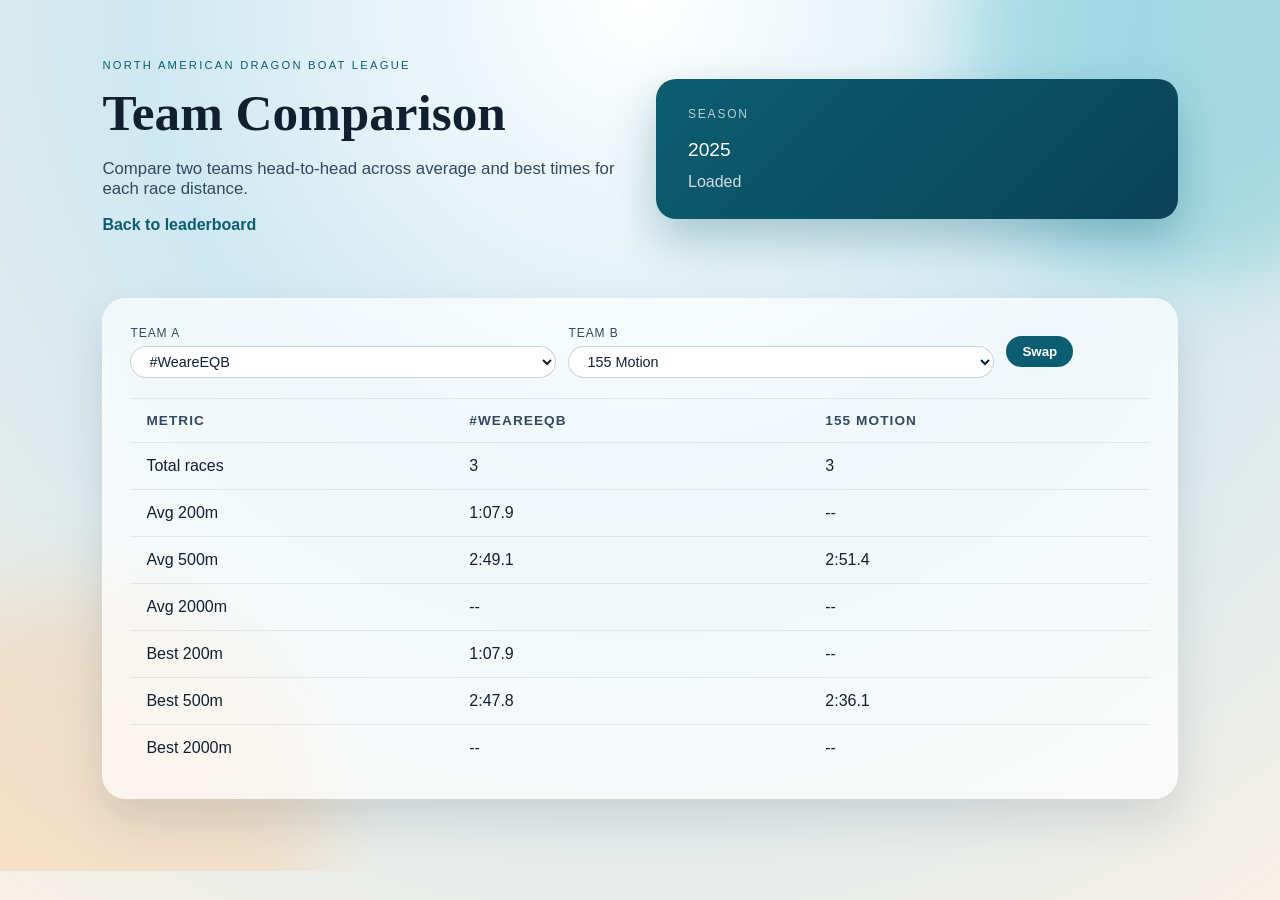
==== compare.html @ a35da551 "added a compare page and cleaned up labels a bit" ====
<!doctype html>
<html lang="en">
  <head>
    <meta charset="UTF-8" />
    <meta name="viewport" content="width=device-width, initial-scale=1.0" />
    <title>Team Comparison</title>
    <link rel="stylesheet" href="styles.css" />
  </head>
  <body>
    <div class="page">
      <header class="hero">
        <div class="hero-text">
          <p class="eyebrow">North American Dragon Boat League</p>
          <h1>Team Comparison</h1>
          <p class="lead">
            Compare two teams head-to-head across average and best times for each race distance.
          </p>
          <a class="team-back" href="index.html">Back to leaderboard</a>
        </div>
        <div class="hero-card">
          <div class="card-label">Season</div>
          <div class="card-title">2025</div>
          <div id="compare-status" class="card-note">Loading data...</div>
        </div>
      </header>

      <section class="board">
        <div class="compare-controls">
          <div class="compare-field">
            <label for="team-a">Team A</label>
            <select id="team-a"></select>
          </div>
          <div class="compare-field">
            <label for="team-b">Team B</label>
            <select id="team-b"></select>
          </div>
          <button id="swap-teams" type="button">Swap</button>
        </div>

        <div class="table-wrap">
          <table id="compare-table" class="compare-table">
            <thead>
              <tr>
                <th>Metric</th>
                <th id="team-a-header">Team A</th>
                <th id="team-b-header">Team B</th>
              </tr>
            </thead>
            <tbody></tbody>
          </table>
        </div>
      </section>
    </div>

    <script src="compare.js"></script>
  </body>
</html>
---- styles.css ----
:root {
  --ink: #112030;
  --ink-soft: #324960;
  --sea: #0c5d71;
  --sea-glow: #17a7b9;
  --sand: #f6efe6;
  --sunset: #ffb36b;
  --sky: #cfe8f2;
  --gold: #f2c14e;
  --blue: #2e88a8;
  --card: #ffffff;
  --shadow: rgba(17, 32, 48, 0.12);
  --font-title: "Bodoni MT", "Didot", "Times New Roman", serif;
  --font-body: "Gill Sans", "Trebuchet MS", "Verdana", sans-serif;
}

* {
  box-sizing: border-box;
}

body {
  margin: 0;
  min-height: 100vh;
  font-family: var(--font-body);
  color: var(--ink);
  background: radial-gradient(circle at top, #ffffff 0%, var(--sky) 45%, var(--sand) 100%);
}

.page {
  position: relative;
  padding: 48px 8vw 72px;
  overflow: hidden;
}

.page::before,
.page::after {
  content: "";
  position: absolute;
  width: 480px;
  height: 480px;
  border-radius: 50%;
  filter: blur(40px);
  opacity: 0.25;
  z-index: 0;
}

.page::before {
  background: var(--sea-glow);
  top: -200px;
  right: -160px;
}

.page::after {
  background: var(--sunset);
  bottom: -200px;
  left: -160px;
}

.hero {
  position: relative;
  z-index: 1;
  display: grid;
  grid-template-columns: repeat(auto-fit, minmax(260px, 1fr));
  gap: 32px;
  align-items: center;
  margin-bottom: 48px;
  animation: float-in 0.8s ease-out;
}

.eyebrow {
  text-transform: uppercase;
  letter-spacing: 0.2em;
  font-size: 0.7rem;
  color: var(--sea);
  margin-bottom: 12px;
}

h1 {
  font-family: var(--font-title);
  font-size: clamp(2.2rem, 4vw, 3.4rem);
  margin: 0 0 16px;
}

.lead {
  font-size: 1.05rem;
  color: var(--ink-soft);
  max-width: 520px;
}

.meta {
  display: flex;
  flex-wrap: wrap;
  gap: 12px;
  margin-top: 20px;
  font-size: 0.9rem;
  color: var(--ink-soft);
}

.muted {
  opacity: 0.65;
}

.hero-card {
  background: linear-gradient(135deg, var(--sea) 0%, #0a4355 100%);
  color: #fff;
  padding: 28px 32px;
  border-radius: 20px;
  box-shadow: 0 20px 45px rgba(12, 93, 113, 0.3);
}

.card-label {
  font-size: 0.75rem;
  letter-spacing: 0.15em;
  text-transform: uppercase;
  opacity: 0.7;
  margin-bottom: 18px;
}

.card-title {
  font-size: 1.2rem;
  margin-bottom: 12px;
}

.card-value {
  font-size: 2.4rem;
  font-weight: 700;
}

.card-note {
  opacity: 0.8;
  margin-top: 8px;
}

.board {
  position: relative;
  z-index: 1;
  background: rgba(255, 255, 255, 0.7);
  border-radius: 24px;
  padding: 28px;
  box-shadow: 0 20px 45px var(--shadow);
  backdrop-filter: blur(8px);
}

.board-header {
  display: flex;
  flex-direction: column;
  gap: 16px;
  margin-bottom: 24px;
}

.board-header h2 {
  margin: 0;
  font-family: var(--font-title);
  font-size: 2rem;
}

.subtle {
  margin: 4px 0 0;
  color: var(--ink-soft);
}

.legend {
  display: flex;
  flex-wrap: wrap;
  align-items: center;
  gap: 10px;
  font-size: 0.85rem;
  color: var(--ink-soft);
}

.controls {
  display: flex;
  flex-wrap: wrap;
  align-items: center;
  gap: 10px;
  font-size: 0.9rem;
  color: var(--ink-soft);
}

.control-field {
  display: flex;
  flex-direction: column;
  gap: 6px;
}

.controls button,
.controls .action-link {
  border: none;
  border-radius: 999px;
  background: var(--sea);
  color: #fff;
  padding: 8px 16px;
  font-weight: 600;
  text-decoration: none;
  cursor: pointer;
}

.controls button:hover,
.controls .action-link:hover {
  background: var(--sea-glow);
}

.slider-group {
  display: flex;
  flex-direction: column;
  gap: 6px;
}

.controls label {
  text-transform: uppercase;
  letter-spacing: 0.08em;
  font-size: 0.75rem;
}

.controls select {
  border-radius: 999px;
  border: 1px solid rgba(17, 32, 48, 0.2);
  background: #fff;
  color: var(--ink);
  padding: 6px 14px;
  font-size: 0.9rem;
}

.regatta-link {
  color: var(--sea);
  text-decoration: none;
  font-weight: 600;
}

.regatta-link[aria-disabled="true"] {
  color: var(--ink-soft);
  pointer-events: none;
}

.regatta-link:hover {
  text-decoration: underline;
}

.slider-wrap {
  display: inline-flex;
  align-items: center;
  gap: 10px;
}

.slider-wrap input[type="range"] {
  accent-color: var(--sea);
}

.slider-wrap span {
  font-weight: 600;
  color: var(--ink);
  min-width: 3ch;
}

.checkbox {
  display: inline-flex;
  align-items: center;
  gap: 8px;
  font-size: 0.85rem;
  color: var(--ink-soft);
  text-transform: uppercase;
  letter-spacing: 0.08em;
}

.dot {
  display: inline-flex;
  width: 10px;
  height: 10px;
  border-radius: 50%;
}

.dot-gold {
  background: var(--gold);
}

.dot-blue {
  background: var(--blue);
}

.table-wrap {
  width: 100%;
  overflow-x: auto;
}

#leaderboard {
  width: 100%;
  border-collapse: collapse;
  min-width: 720px;
}

#leaderboard caption {
  text-align: left;
  font-size: 0.85rem;
  color: var(--ink-soft);
  margin-bottom: 12px;
}

#leaderboard thead th {
  text-align: left;
  padding: 14px 16px;
  font-size: 0.85rem;
  text-transform: uppercase;
  letter-spacing: 0.08em;
  color: var(--ink-soft);
  cursor: pointer;
  position: relative;
}

.tooltip {
  position: relative;
  display: inline-flex;
  align-items: center;
}

.tooltip-text {
  position: absolute;
  left: -140px;
  top: 120%;
  transform: none;
  min-width: 240px;
  max-width: 320px;
  background: #ffffff;
  color: var(--ink);
  padding: 10px 12px;
  border-radius: 10px;
  box-shadow: 0 12px 30px rgba(17, 32, 48, 0.2);
  font-size: 0.8rem;
  text-transform: none;
  letter-spacing: 0.02em;
  line-height: 1.4;
  opacity: 0;
  pointer-events: none;
  transition: opacity 0.2s ease;
  z-index: 2;
}

.tooltip:hover .tooltip-text {
  opacity: 1;
}

#leaderboard thead th::after {
  content: "";
  position: absolute;
  right: 10px;
  top: 50%;
  width: 8px;
  height: 8px;
  border-right: 2px solid transparent;
  border-bottom: 2px solid transparent;
  transform: translateY(-50%) rotate(45deg);
  opacity: 0.25;
}

#leaderboard thead th[aria-sort="ascending"]::after {
  border-color: var(--sea);
  transform: translateY(-50%) rotate(-135deg);
  opacity: 0.9;
}

#leaderboard thead th[aria-sort="descending"]::after {
  border-color: var(--sea);
  transform: translateY(-50%) rotate(45deg);
  opacity: 0.9;
}

#leaderboard tbody tr {
  border-top: 1px solid rgba(17, 32, 48, 0.08);
  transition: background 0.2s ease;
}

#leaderboard tbody tr:hover {
  background: rgba(23, 167, 185, 0.08);
}

#leaderboard td {
  padding: 14px 16px;
  font-size: 0.95rem;
}

.team-link {
  color: var(--sea);
  text-decoration: none;
  font-weight: 600;
}

.team-link:hover {
  text-decoration: underline;
}

.badge {
  display: inline-flex;
  align-items: center;
  gap: 6px;
  padding: 4px 10px;
  border-radius: 999px;
  font-size: 0.8rem;
  background: rgba(242, 193, 78, 0.2);
  color: #7a5711;
}

.badge.watch {
  background: rgba(46, 136, 168, 0.2);
  color: #1b4a5d;
}

.cta {
  margin-top: 32px;
  display: flex;
  flex-wrap: wrap;
  gap: 16px;
  align-items: center;
  justify-content: space-between;
  padding: 24px 28px;
  border-radius: 20px;
  background: rgba(255, 255, 255, 0.9);
  box-shadow: 0 15px 35px var(--shadow);
  z-index: 1;
  position: relative;
}

.ghost {
  border: 1px solid var(--sea);
  background: transparent;
  color: var(--sea);
  padding: 10px 18px;
  border-radius: 999px;
  font-weight: 600;
}

.team-page {
  position: relative;
  z-index: 1;
  background: rgba(255, 255, 255, 0.85);
  border-radius: 24px;
  padding: 28px;
  box-shadow: 0 20px 45px var(--shadow);
  backdrop-filter: blur(8px);
}

.regatta-page {
  position: relative;
  z-index: 1;
  background: rgba(255, 255, 255, 0.85);
  border-radius: 24px;
  padding: 28px;
  box-shadow: 0 20px 45px var(--shadow);
  backdrop-filter: blur(8px);
}

.regatta-page h2 {
  margin: 0 0 8px;
  font-family: var(--font-title);
  font-size: 2.2rem;
}

.regatta-meta {
  display: flex;
  flex-wrap: wrap;
  gap: 12px;
  color: var(--ink-soft);
  font-size: 0.95rem;
  margin-bottom: 20px;
}

.regatta-analytics {
  display: grid;
  grid-template-columns: repeat(auto-fit, minmax(160px, 1fr));
  gap: 14px;
  margin-bottom: 24px;
}


.team-page h2 {
  margin: 0 0 8px;
  font-family: var(--font-title);
  font-size: 2.2rem;
}

.team-meta {
  display: flex;
  flex-wrap: wrap;
  gap: 12px;
  color: var(--ink-soft);
  font-size: 0.95rem;
  margin-bottom: 20px;
}

.team-filters {
  display: inline-flex;
  align-items: center;
  gap: 10px;
  margin-bottom: 18px;
  font-size: 0.85rem;
  color: var(--ink-soft);
  text-transform: uppercase;
  letter-spacing: 0.08em;
}

.team-filters select {
  border-radius: 999px;
  border: 1px solid rgba(17, 32, 48, 0.2);
  background: #fff;
  color: var(--ink);
  padding: 6px 14px;
  font-size: 0.9rem;
  text-transform: none;
  letter-spacing: normal;
}

.team-analytics {
  display: grid;
  grid-template-columns: repeat(auto-fit, minmax(160px, 1fr));
  gap: 14px;
  margin-bottom: 24px;
}

.analytics-card {
  background: rgba(255, 255, 255, 0.9);
  border-radius: 16px;
  padding: 14px 16px;
  box-shadow: 0 12px 28px var(--shadow);
}

.analytics-label {
  text-transform: uppercase;
  letter-spacing: 0.08em;
  font-size: 0.65rem;
  color: var(--ink-soft);
}

.analytics-value {
  font-size: 1.1rem;
  font-weight: 700;
  margin-top: 6px;
}

.team-back {
  display: inline-flex;
  align-items: center;
  gap: 6px;
  color: var(--sea);
  text-decoration: none;
  font-weight: 600;
  margin-bottom: 16px;
}

.team-back:hover {
  text-decoration: underline;
}

.detail-table {
  width: 100%;
  border-collapse: collapse;
  min-width: 820px;
}

.detail-table th,
.detail-table td {
  padding: 12px 14px;
  text-align: left;
  font-size: 0.9rem;
  border-top: 1px solid rgba(17, 32, 48, 0.08);
}

.detail-table thead th {
  text-transform: uppercase;
  letter-spacing: 0.08em;
  font-size: 0.75rem;
  color: var(--ink-soft);
}

.review-section ul {
  margin: 12px 0 0;
  padding-left: 18px;
}

.review-sublist {
  margin: 8px 0 0 18px;
  padding-left: 18px;
}

.review-sublist li {
  color: var(--ink-soft);
  font-weight: 400;
}

.review-team {
  font-weight: 500;
}

.compare-controls {
  display: flex;
  flex-wrap: wrap;
  align-items: center;
  gap: 12px;
  margin-bottom: 20px;
  color: var(--ink-soft);
  font-size: 0.9rem;
}

.compare-field {
  display: flex;
  flex-direction: column;
  gap: 6px;
}

.compare-controls label {
  text-transform: uppercase;
  letter-spacing: 0.08em;
  font-size: 0.75rem;
}

.compare-controls select {
  border-radius: 999px;
  border: 1px solid rgba(17, 32, 48, 0.2);
  background: #fff;
  color: var(--ink);
  padding: 6px 14px;
  font-size: 0.9rem;
}

.compare-controls button {
  border: none;
  border-radius: 999px;
  background: var(--sea);
  color: #fff;
  padding: 8px 16px;
  font-weight: 600;
  cursor: pointer;
}

.compare-controls button:hover {
  background: var(--sea-glow);
}

.compare-table {
  width: 100%;
  border-collapse: collapse;
  min-width: 640px;
}

.compare-table th,
.compare-table td {
  padding: 14px 16px;
  text-align: left;
  border-top: 1px solid rgba(17, 32, 48, 0.08);
}

.compare-table thead th {
  text-transform: uppercase;
  letter-spacing: 0.08em;
  font-size: 0.85rem;
  color: var(--ink-soft);
}

@keyframes float-in {
  from {
    opacity: 0;
    transform: translateY(16px);
  }
  to {
    opacity: 1;
    transform: translateY(0);
  }
}

@media (min-width: 900px) {
  .board-header {
    flex-direction: row;
    justify-content: space-between;
    align-items: center;
  }
}

@media (max-width: 640px) {
  .page {
    padding: 36px 6vw 64px;
  }

  .hero-card {
    order: -1;
  }

  #leaderboard {
    min-width: 640px;
  }

  .board {
    padding: 20px;
  }

  .controls {
    align-items: flex-start;
    gap: 12px;
  }

  .controls select {
    width: 100%;
    max-width: 260px;
  }

  .slider-group {
    width: 100%;
  }

  .slider-wrap {
    width: 100%;
  }

  .slider-wrap input[type="range"] {
    width: 100%;
  }

  .team-page,
  .regatta-page {
    padding: 20px;
  }

  .team-meta,
  .regatta-meta {
    gap: 8px;
  }

  .detail-table {
    min-width: 720px;
  }
}
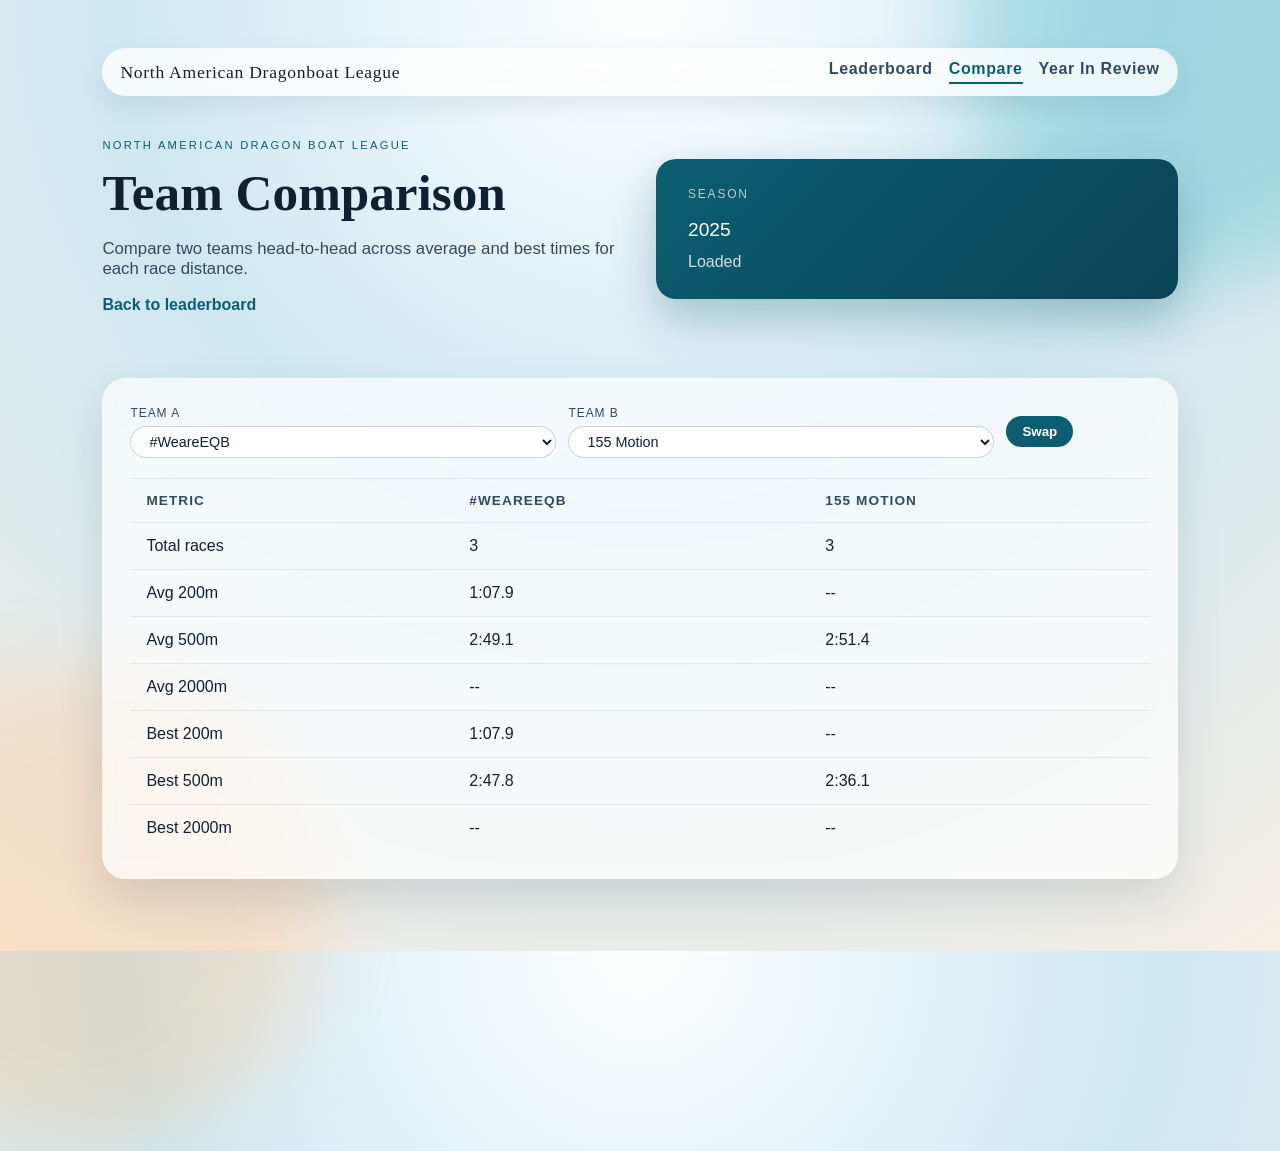
==== commit f1792a73: "added nav bar" ====
--- a/compare.html
+++ b/compare.html
@@ -8,6 +8,14 @@
   </head>
   <body>
     <div class="page">
+      <nav class="main-nav" aria-label="Primary">
+        <a class="nav-brand" href="index.html">North American Dragonboat League</a>
+        <div class="nav-links">
+          <a class="nav-link" href="index.html">Leaderboard</a>
+          <a class="nav-link" href="compare.html" aria-current="page">Compare</a>
+          <a class="nav-link" href="year_review.html">Year In Review</a>
+        </div>
+      </nav>
       <header class="hero">
         <div class="hero-text">
           <p class="eyebrow">North American Dragon Boat League</p>
--- a/styles.css
+++ b/styles.css
@@ -26,10 +26,61 @@
   background: radial-gradient(circle at top, #ffffff 0%, var(--sky) 45%, var(--sand) 100%);
 }
 
+.main-nav {
+  position: sticky;
+  top: 24px;
+  z-index: 1000;
+  display: flex;
+  align-items: center;
+  justify-content: space-between;
+  gap: 24px;
+  margin-bottom: 32px;
+  padding: 12px 18px;
+  border-radius: 999px;
+  background: rgba(255, 255, 255, 0.8);
+  box-shadow: 0 10px 24px rgba(17, 32, 48, 0.08);
+  backdrop-filter: blur(8px);
+}
+
+.nav-brand {
+  font-family: var(--font-title);
+  font-size: 1.1rem;
+  letter-spacing: 0.04em;
+  color: var(--ink);
+  text-decoration: none;
+}
+
+.nav-links {
+  display: flex;
+  flex-wrap: wrap;
+  gap: 16px;
+}
+
+.nav-link {
+  color: var(--ink-soft);
+  text-decoration: none;
+  font-weight: 600;
+  letter-spacing: 0.04em;
+  padding-bottom: 4px;
+  border-bottom: 2px solid transparent;
+  transition: color 0.2s ease, border-color 0.2s ease;
+}
+
+.nav-link:hover,
+.nav-link:focus-visible {
+  color: var(--sea);
+  border-color: var(--sea-glow);
+}
+
+.nav-link[aria-current="page"] {
+  color: var(--sea);
+  border-color: var(--sea);
+}
+
 .page {
   position: relative;
   padding: 48px 8vw 72px;
-  overflow: hidden;
+  overflow: visible;
 }
 
 .page::before,
@@ -677,6 +728,12 @@
     padding: 36px 6vw 64px;
   }
 
+  .main-nav {
+    flex-direction: column;
+    align-items: flex-start;
+    gap: 12px;
+  }
+
   .hero-card {
     order: -1;
   }
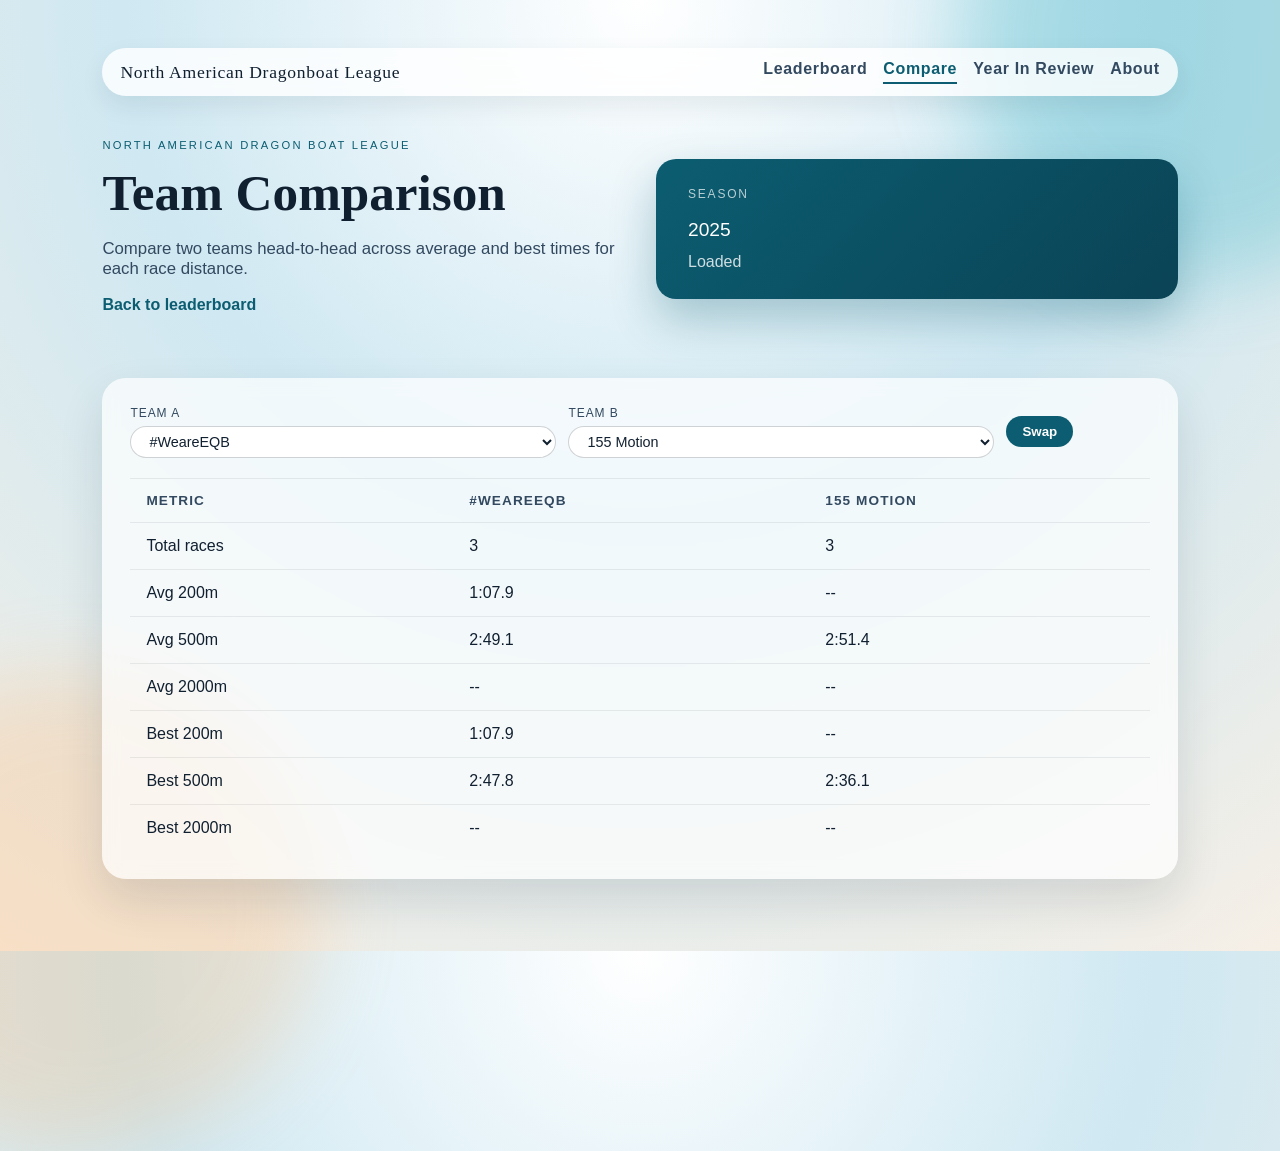
==== commit a6970027: "bout" ====
--- a/compare.html
+++ b/compare.html
@@ -14,6 +14,7 @@
           <a class="nav-link" href="index.html">Leaderboard</a>
           <a class="nav-link" href="compare.html" aria-current="page">Compare</a>
           <a class="nav-link" href="year_review.html">Year In Review</a>
+          <a class="nav-link" href="about.html">About</a>
         </div>
       </nav>
       <header class="hero">
